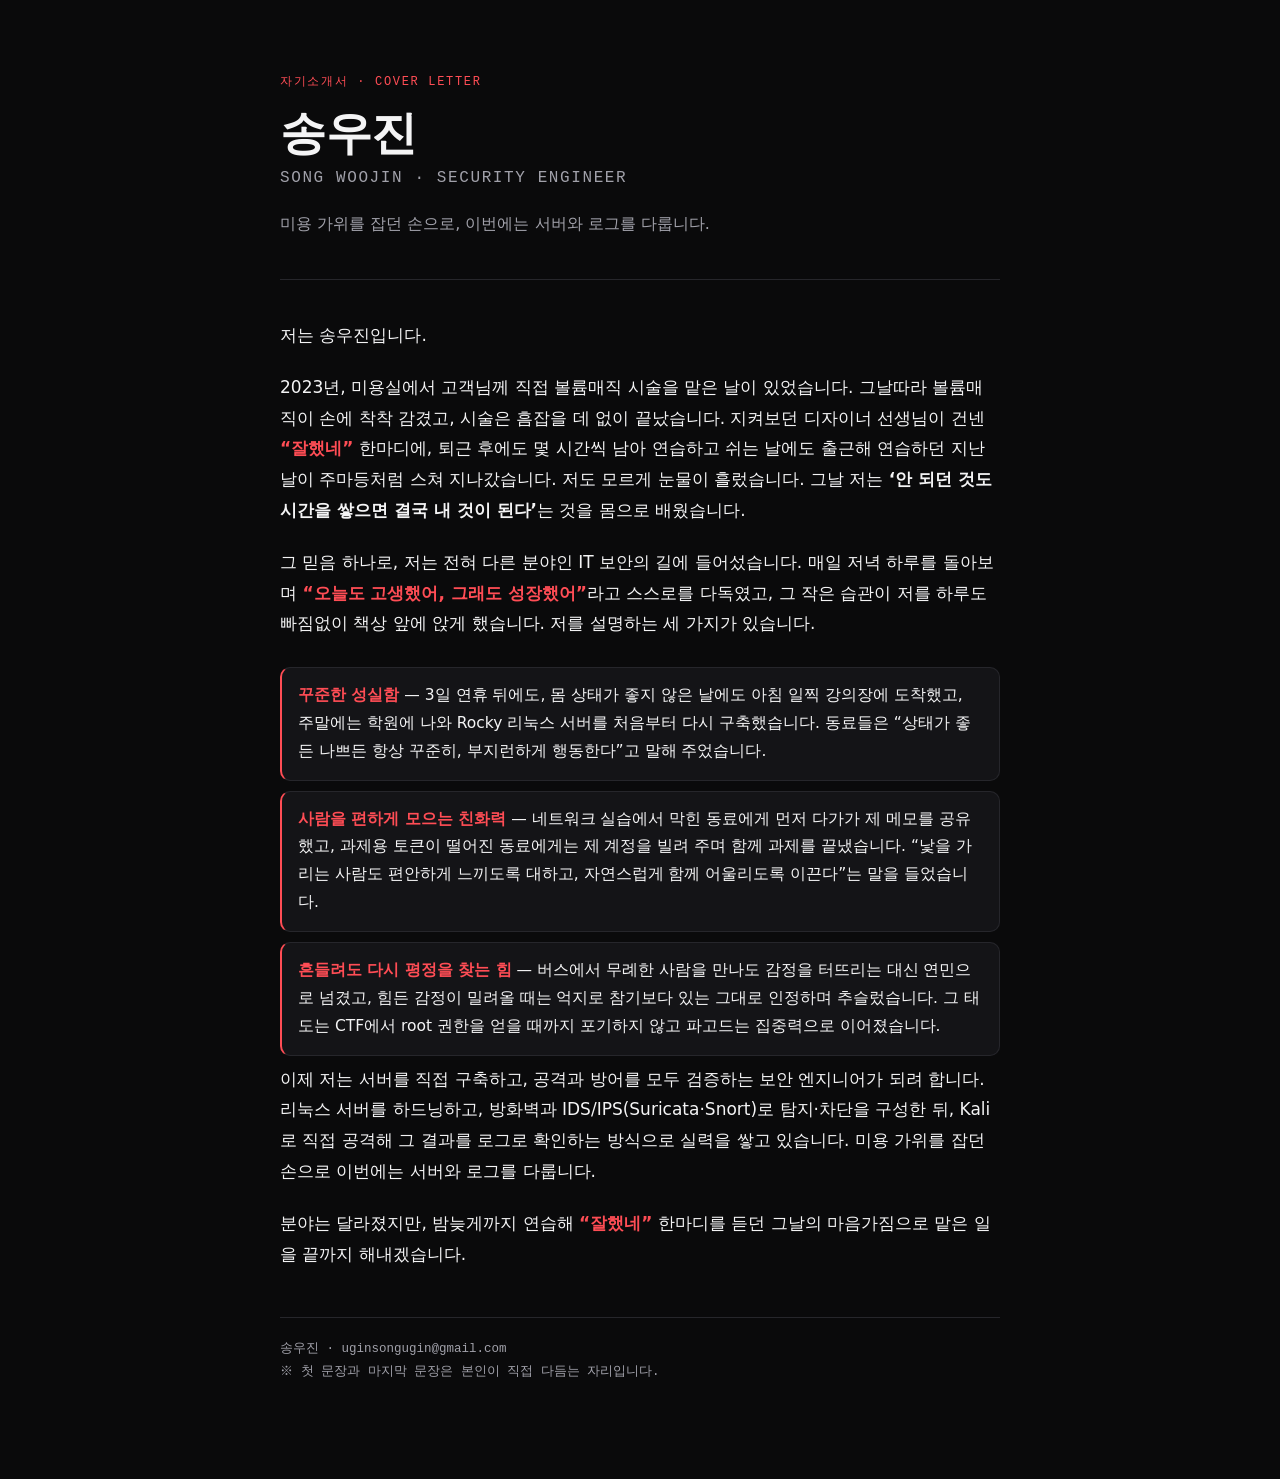
==== 자기소개서.html @ 2a252a07 "Add files via upload" ====
<!doctype html>
<html lang="ko">
<head>
  <meta charset="utf-8">
  <meta name="viewport" content="width=device-width, initial-scale=1">
  <title>자기소개서 — 송우진</title>
  <meta name="description" content="송우진 자기소개서 — 미용에서 보안 엔지니어로, 끈기와 평정심으로 끝까지 해내는 사람">
  <style>
    :root{
      --bg:#0a0a0b; --surface:#141417; --text:#f4f4f5; --muted:#a1a1aa;
      --line:#26262b; --accent:#ff4d55; --accent-line:rgba(255,77,85,.35);
      --mono:ui-monospace,SFMono-Regular,Menlo,Consolas,monospace;
    }
    :root:not([data-theme="light"]){ color-scheme:dark; }
    *{box-sizing:border-box;}
    html,body{margin:0;}
    body{
      background:var(--bg); color:var(--text);
      font-family:"Pretendard",system-ui,-apple-system,"Malgun Gothic",sans-serif;
      line-height:1.8; -webkit-font-smoothing:antialiased;
      padding:0 16px;
    }
    .wrap{max-width:720px; margin:0 auto; padding:72px 0 96px;}
    .eyebrow{
      font-family:var(--mono); font-size:12px; letter-spacing:.14em;
      color:var(--accent); text-transform:uppercase; margin:0 0 14px;
    }
    h1{
      font-size:clamp(32px,7vw,46px); line-height:1.1; margin:0;
      font-weight:800; letter-spacing:-.01em;
    }
    h1 span{display:block; font-size:16px; font-weight:500; color:var(--muted);
      font-family:var(--mono); letter-spacing:.1em; margin-top:12px;}
    .tagline{color:var(--muted); font-size:16px; margin:22px 0 0;}
    .rule{height:1px; background:var(--line); border:0; margin:40px 0;}
    .doc p{font-size:17px; margin:0 0 22px;}
    .doc p:last-child{margin-bottom:0;}
    .doc b{color:var(--text); font-weight:700;}
    .q{color:var(--accent); font-weight:700;}
    .strengths{
      display:grid; gap:10px; margin:28px 0 8px; padding:0; list-style:none;
    }
    .strengths li{
      border:1px solid var(--line); border-left:2px solid var(--accent);
      border-radius:10px; padding:14px 16px; background:var(--surface);
      font-size:15.5px;
    }
    .strengths b{color:var(--accent);}
    footer{
      margin-top:48px; padding-top:20px; border-top:1px solid var(--line);
      font-family:var(--mono); font-size:12.5px; color:var(--muted);
    }
    footer a{color:var(--muted);}
    @media (max-width:520px){ .wrap{padding:52px 0 72px;} }
  </style>
</head>
<body>
  <main class="wrap">
    <p class="eyebrow">자기소개서 · Cover Letter</p>
    <h1>송우진 <span>SONG WOOJIN · SECURITY ENGINEER</span></h1>
    <p class="tagline">미용 가위를 잡던 손으로, 이번에는 서버와 로그를 다룹니다.</p>

    <hr class="rule">

    <div class="doc">
      <p>저는 송우진입니다.</p>

      <p>2023년, 미용실에서 고객님께 직접 볼륨매직 시술을 맡은 날이 있었습니다.
      그날따라 볼륨매직이 손에 착착 감겼고, 시술은 흠잡을 데 없이 끝났습니다.
      지켜보던 디자이너 선생님이 건넨 <span class="q">“잘했네”</span> 한마디에,
      퇴근 후에도 몇 시간씩 남아 연습하고 쉬는 날에도 출근해 연습하던 지난날이
      주마등처럼 스쳐 지나갔습니다. 저도 모르게 눈물이 흘렀습니다. 그날 저는
      <b>‘안 되던 것도 시간을 쌓으면 결국 내 것이 된다’</b>는 것을 몸으로 배웠습니다.</p>

      <p>그 믿음 하나로, 저는 전혀 다른 분야인 IT 보안의 길에 들어섰습니다.
      매일 저녁 하루를 돌아보며 <span class="q">“오늘도 고생했어, 그래도 성장했어”</span>라고
      스스로를 다독였고, 그 작은 습관이 저를 하루도 빠짐없이 책상 앞에 앉게 했습니다.
      저를 설명하는 세 가지가 있습니다.</p>

      <ul class="strengths">
        <li><b>꾸준한 성실함</b> — 3일 연휴 뒤에도, 몸 상태가 좋지 않은 날에도 아침
          일찍 강의장에 도착했고, 주말에는 학원에 나와 Rocky 리눅스 서버를 처음부터
          다시 구축했습니다. 동료들은 “상태가 좋든 나쁘든 항상 꾸준히, 부지런하게
          행동한다”고 말해 주었습니다.</li>
        <li><b>사람을 편하게 모으는 친화력</b> — 네트워크 실습에서 막힌 동료에게 먼저
          다가가 제 메모를 공유했고, 과제용 토큰이 떨어진 동료에게는 제 계정을 빌려
          주며 함께 과제를 끝냈습니다. “낯을 가리는 사람도 편안하게 느끼도록 대하고,
          자연스럽게 함께 어울리도록 이끈다”는 말을 들었습니다.</li>
        <li><b>흔들려도 다시 평정을 찾는 힘</b> — 버스에서 무례한 사람을 만나도 감정을
          터뜨리는 대신 연민으로 넘겼고, 힘든 감정이 밀려올 때는 억지로 참기보다 있는
          그대로 인정하며 추슬렀습니다. 그 태도는 CTF에서 root 권한을 얻을 때까지
          포기하지 않고 파고드는 집중력으로 이어졌습니다.</li>
      </ul>

      <p>이제 저는 서버를 직접 구축하고, 공격과 방어를 모두 검증하는 보안
      엔지니어가 되려 합니다. 리눅스 서버를 하드닝하고, 방화벽과 IDS/IPS(Suricata·Snort)로
      탐지·차단을 구성한 뒤, Kali로 직접 공격해 그 결과를 로그로 확인하는 방식으로
      실력을 쌓고 있습니다. 미용 가위를 잡던 손으로 이번에는 서버와 로그를 다룹니다.</p>

      <p>분야는 달라졌지만, 밤늦게까지 연습해 <span class="q">“잘했네”</span>
      한마디를 듣던 그날의 마음가짐으로 맡은 일을 끝까지 해내겠습니다.</p>
    </div>

    <footer>
      송우진 · uginsongugin@gmail.com<br>
      ※ 첫 문장과 마지막 문장은 본인이 직접 다듬는 자리입니다.
    </footer>
  </main>
</body>
</html>
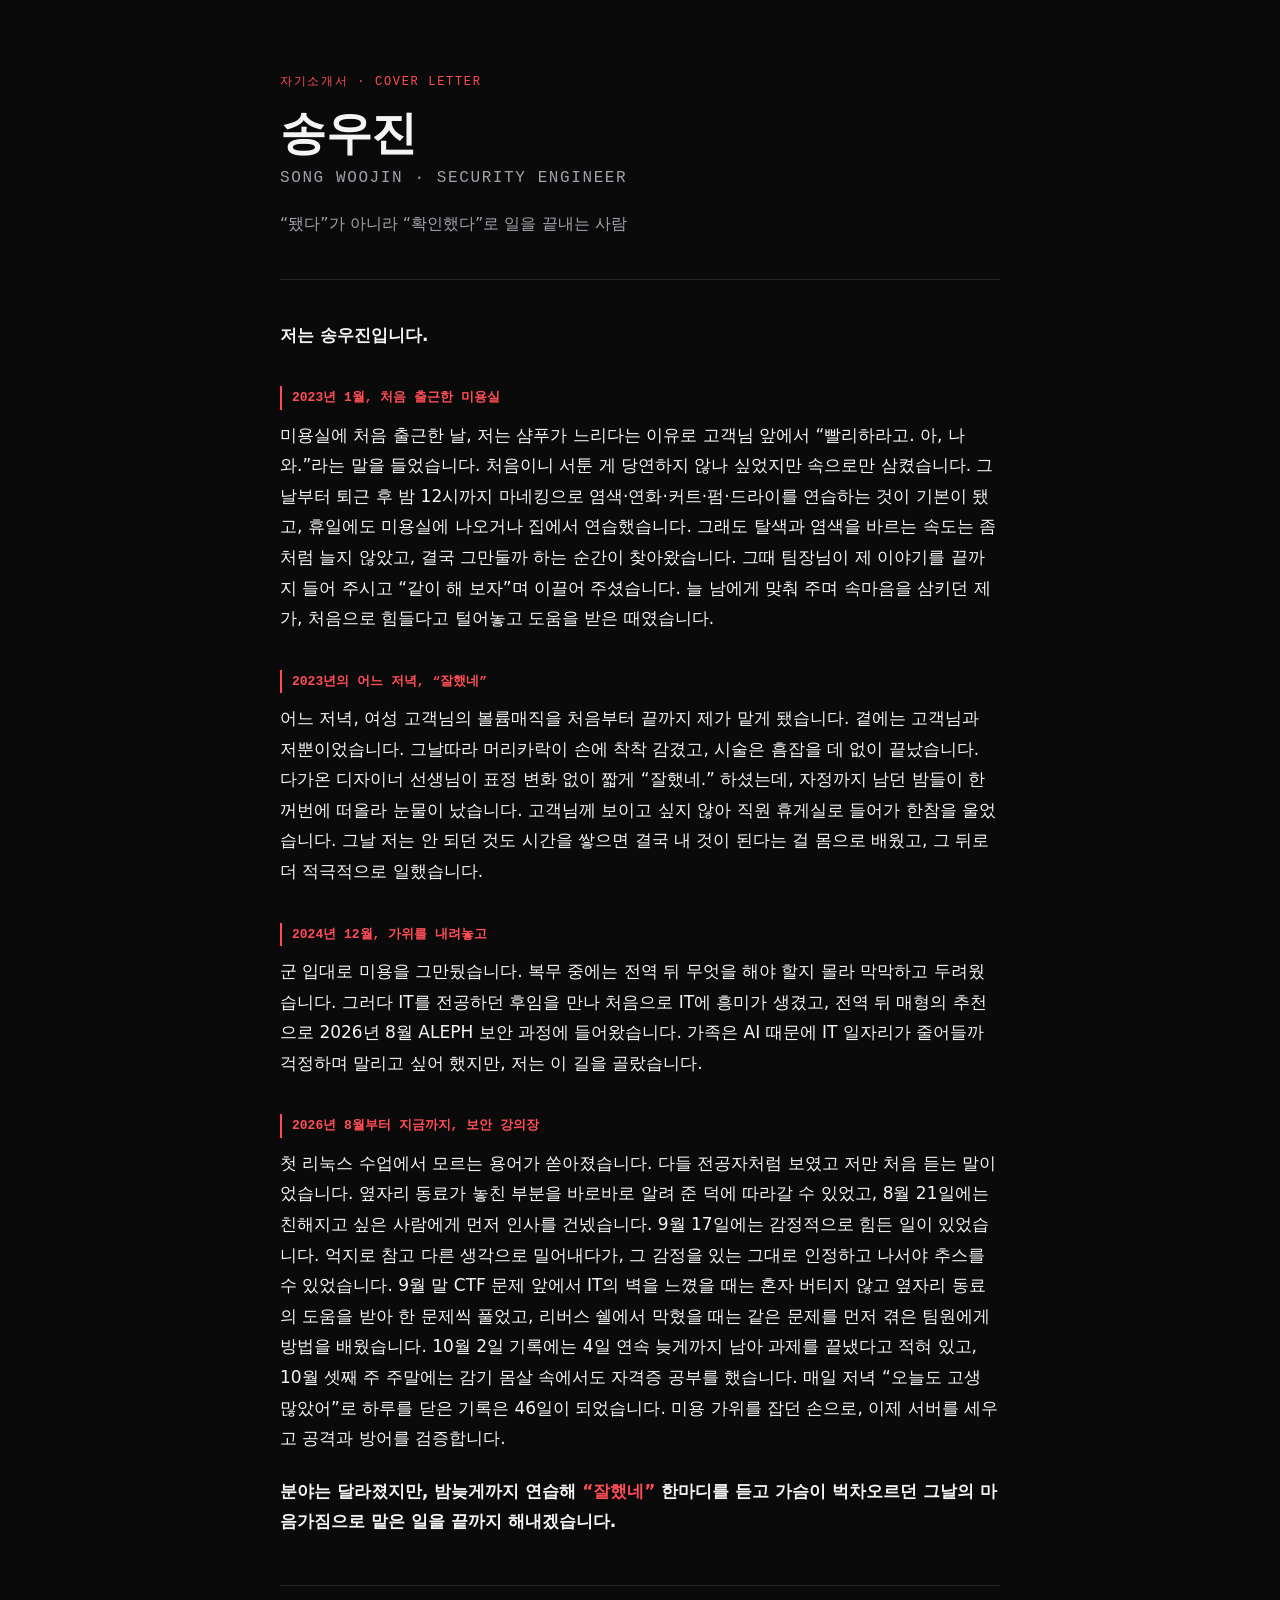
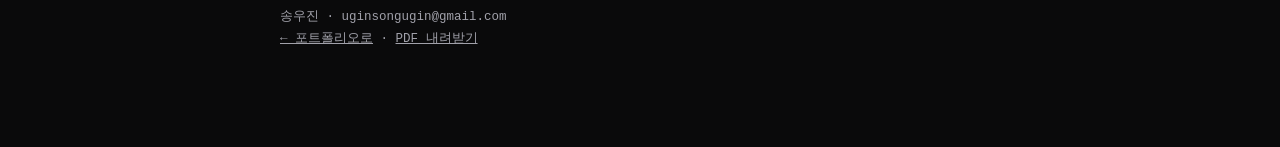
==== commit 11f0a01e: "Add story, numbers and works sections for self-introduction site - First screen: name, one-line intr" ====
--- a/자기소개서.html
+++ b/자기소개서.html
@@ -37,6 +37,7 @@
     .doc p:last-child{margin-bottom:0;}
     .doc b{color:var(--text); font-weight:700;}
     .q{color:var(--accent); font-weight:700;}
+    .ch{font-family:var(--mono); font-size:13px; color:var(--accent); font-weight:600; margin:36px 0 10px; border-left:2px solid var(--accent); padding-left:10px;}
     .strengths{
       display:grid; gap:10px; margin:28px 0 8px; padding:0; list-style:none;
     }
@@ -58,52 +59,31 @@
   <main class="wrap">
     <p class="eyebrow">자기소개서 · Cover Letter</p>
     <h1>송우진 <span>SONG WOOJIN · SECURITY ENGINEER</span></h1>
-    <p class="tagline">미용 가위를 잡던 손으로, 이번에는 서버와 로그를 다룹니다.</p>
+    <p class="tagline">“됐다”가 아니라 “확인했다”로 일을 끝내는 사람</p>
 
     <hr class="rule">
 
     <div class="doc">
-      <p>저는 송우진입니다.</p>
+      <p><b>저는 송우진입니다.</b></p>
 
-      <p>2023년, 미용실에서 고객님께 직접 볼륨매직 시술을 맡은 날이 있었습니다.
-      그날따라 볼륨매직이 손에 착착 감겼고, 시술은 흠잡을 데 없이 끝났습니다.
-      지켜보던 디자이너 선생님이 건넨 <span class="q">“잘했네”</span> 한마디에,
-      퇴근 후에도 몇 시간씩 남아 연습하고 쉬는 날에도 출근해 연습하던 지난날이
-      주마등처럼 스쳐 지나갔습니다. 저도 모르게 눈물이 흘렀습니다. 그날 저는
-      <b>‘안 되던 것도 시간을 쌓으면 결국 내 것이 된다’</b>는 것을 몸으로 배웠습니다.</p>
+      <h2 class="ch">2023년 1월, 처음 출근한 미용실</h2>
+      <p>미용실에 처음 출근한 날, 저는 샴푸가 느리다는 이유로 고객님 앞에서 “빨리하라고. 아, 나와.”라는 말을 들었습니다. 처음이니 서툰 게 당연하지 않나 싶었지만 속으로만 삼켰습니다. 그날부터 퇴근 후 밤 12시까지 마네킹으로 염색·연화·커트·펌·드라이를 연습하는 것이 기본이 됐고, 휴일에도 미용실에 나오거나 집에서 연습했습니다. 그래도 탈색과 염색을 바르는 속도는 좀처럼 늘지 않았고, 결국 그만둘까 하는 순간이 찾아왔습니다. 그때 팀장님이 제 이야기를 끝까지 들어 주시고 “같이 해 보자”며 이끌어 주셨습니다. 늘 남에게 맞춰 주며 속마음을 삼키던 제가, 처음으로 힘들다고 털어놓고 도움을 받은 때였습니다.</p>
 
-      <p>그 믿음 하나로, 저는 전혀 다른 분야인 IT 보안의 길에 들어섰습니다.
-      매일 저녁 하루를 돌아보며 <span class="q">“오늘도 고생했어, 그래도 성장했어”</span>라고
-      스스로를 다독였고, 그 작은 습관이 저를 하루도 빠짐없이 책상 앞에 앉게 했습니다.
-      저를 설명하는 세 가지가 있습니다.</p>
+      <h2 class="ch">2023년의 어느 저녁, “잘했네”</h2>
+      <p>어느 저녁, 여성 고객님의 볼륨매직을 처음부터 끝까지 제가 맡게 됐습니다. 곁에는 고객님과 저뿐이었습니다. 그날따라 머리카락이 손에 착착 감겼고, 시술은 흠잡을 데 없이 끝났습니다. 다가온 디자이너 선생님이 표정 변화 없이 짧게 “잘했네.” 하셨는데, 자정까지 남던 밤들이 한꺼번에 떠올라 눈물이 났습니다. 고객님께 보이고 싶지 않아 직원 휴게실로 들어가 한참을 울었습니다. 그날 저는 안 되던 것도 시간을 쌓으면 결국 내 것이 된다는 걸 몸으로 배웠고, 그 뒤로 더 적극적으로 일했습니다.</p>
 
-      <ul class="strengths">
-        <li><b>꾸준한 성실함</b> — 3일 연휴 뒤에도, 몸 상태가 좋지 않은 날에도 아침
-          일찍 강의장에 도착했고, 주말에는 학원에 나와 Rocky 리눅스 서버를 처음부터
-          다시 구축했습니다. 동료들은 “상태가 좋든 나쁘든 항상 꾸준히, 부지런하게
-          행동한다”고 말해 주었습니다.</li>
-        <li><b>사람을 편하게 모으는 친화력</b> — 네트워크 실습에서 막힌 동료에게 먼저
-          다가가 제 메모를 공유했고, 과제용 토큰이 떨어진 동료에게는 제 계정을 빌려
-          주며 함께 과제를 끝냈습니다. “낯을 가리는 사람도 편안하게 느끼도록 대하고,
-          자연스럽게 함께 어울리도록 이끈다”는 말을 들었습니다.</li>
-        <li><b>흔들려도 다시 평정을 찾는 힘</b> — 버스에서 무례한 사람을 만나도 감정을
-          터뜨리는 대신 연민으로 넘겼고, 힘든 감정이 밀려올 때는 억지로 참기보다 있는
-          그대로 인정하며 추슬렀습니다. 그 태도는 CTF에서 root 권한을 얻을 때까지
-          포기하지 않고 파고드는 집중력으로 이어졌습니다.</li>
-      </ul>
+      <h2 class="ch">2024년 12월, 가위를 내려놓고</h2>
+      <p>군 입대로 미용을 그만뒀습니다. 복무 중에는 전역 뒤 무엇을 해야 할지 몰라 막막하고 두려웠습니다. 그러다 IT를 전공하던 후임을 만나 처음으로 IT에 흥미가 생겼고, 전역 뒤 매형의 추천으로 2026년 8월 ALEPH 보안 과정에 들어왔습니다. 가족은 AI 때문에 IT 일자리가 줄어들까 걱정하며 말리고 싶어 했지만, 저는 이 길을 골랐습니다.</p>
 
-      <p>이제 저는 서버를 직접 구축하고, 공격과 방어를 모두 검증하는 보안
-      엔지니어가 되려 합니다. 리눅스 서버를 하드닝하고, 방화벽과 IDS/IPS(Suricata·Snort)로
-      탐지·차단을 구성한 뒤, Kali로 직접 공격해 그 결과를 로그로 확인하는 방식으로
-      실력을 쌓고 있습니다. 미용 가위를 잡던 손으로 이번에는 서버와 로그를 다룹니다.</p>
+      <h2 class="ch">2026년 8월부터 지금까지, 보안 강의장</h2>
+      <p>첫 리눅스 수업에서 모르는 용어가 쏟아졌습니다. 다들 전공자처럼 보였고 저만 처음 듣는 말이었습니다. 옆자리 동료가 놓친 부분을 바로바로 알려 준 덕에 따라갈 수 있었고, 8월 21일에는 친해지고 싶은 사람에게 먼저 인사를 건넸습니다. 9월 17일에는 감정적으로 힘든 일이 있었습니다. 억지로 참고 다른 생각으로 밀어내다가, 그 감정을 있는 그대로 인정하고 나서야 추스를 수 있었습니다. 9월 말 CTF 문제 앞에서 IT의 벽을 느꼈을 때는 혼자 버티지 않고 옆자리 동료의 도움을 받아 한 문제씩 풀었고, 리버스 쉘에서 막혔을 때는 같은 문제를 먼저 겪은 팀원에게 방법을 배웠습니다. 10월 2일 기록에는 4일 연속 늦게까지 남아 과제를 끝냈다고 적혀 있고, 10월 셋째 주 주말에는 감기 몸살 속에서도 자격증 공부를 했습니다. 매일 저녁 “오늘도 고생 많았어”로 하루를 닫은 기록은 46일이 되었습니다. 미용 가위를 잡던 손으로, 이제 서버를 세우고 공격과 방어를 검증합니다.</p>
 
-      <p>분야는 달라졌지만, 밤늦게까지 연습해 <span class="q">“잘했네”</span>
-      한마디를 듣던 그날의 마음가짐으로 맡은 일을 끝까지 해내겠습니다.</p>
+      <p><b>분야는 달라졌지만, 밤늦게까지 연습해 <span class="q">“잘했네”</span> 한마디를 듣고 가슴이 벅차오르던 그날의 마음가짐으로 맡은 일을 끝까지 해내겠습니다.</b></p>
     </div>
 
     <footer>
       송우진 · uginsongugin@gmail.com<br>
-      ※ 첫 문장과 마지막 문장은 본인이 직접 다듬는 자리입니다.
+      <a href="index.html">← 포트폴리오로</a> · <a href="assets/docs/songwoojin-resume.pdf" download>PDF 내려받기</a>
     </footer>
   </main>
 </body>
